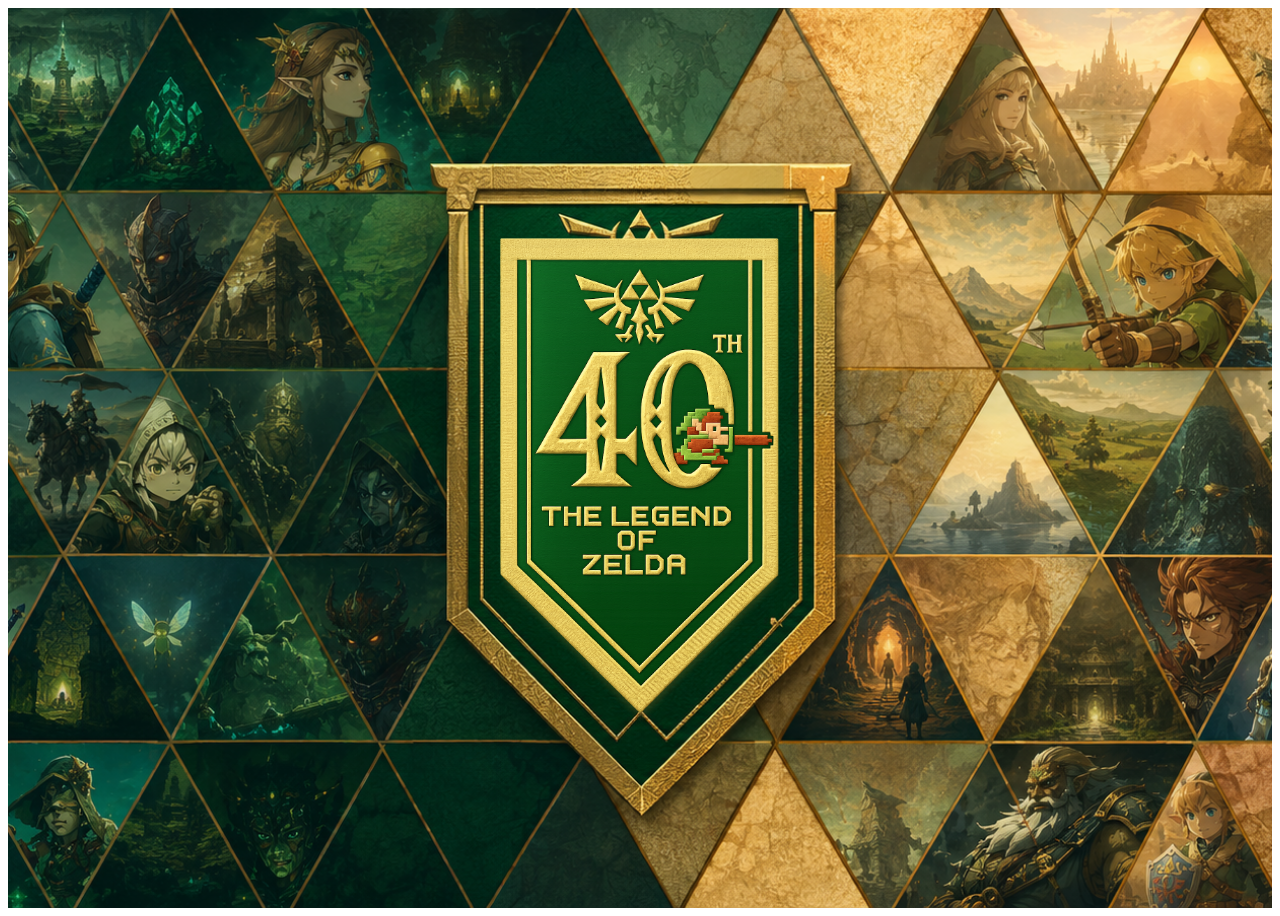
==== index.html @ e92b4d00 "Fix: Adicionando uma novo logo e centralizando a logo; Adicionando novas classes para facilitar e au" ====
<!DOCTYPE html>
<html lang="pt-br">
<head>
    <meta charset="UTF-8">
    <meta name="viewport" content="width=device-width, initial-scale=1.0">
    <title>The Legend of Zelda - 40 anos</title>
    <link rel="stylesheet" href="style.css">
</head>
<body>
    <main>
        <section class="hero">
            <div class="hero-conteudo">
                <img
                    src="img/background-zelda.png"
                    class="background"
                    alt=""
                >
                <div class="hero-logo">
                    <img
                        src="img/LogoV3.png"
                        alt="Logo comemorativo de 40 anos de The Legend of Zelda"
                    >
                </div>
            </div>
        </section>
    </main>
</body>
</html>
---- style.css ----
.hero {
    width: 100%;
    height: 100vh;
}

.hero-conteudo {
    position: relative;
    width: 100%;
    height: 100%;
    display: flex;
    align-items: center;
    justify-content: center;
}

.background {
    position: absolute;
    top: 0;
    left: 0;
    width: 100%;
    height: 100%;
    object-fit: cover;
    z-index: 0;
}

.hero-logo {
    position: relative;
    z-index: 1;
    display: flex;
    align-items: center;
    justify-content: center;
    margin-top: 55px;
}

.hero-logo img {
    width: 28vw;
    display: block;
}
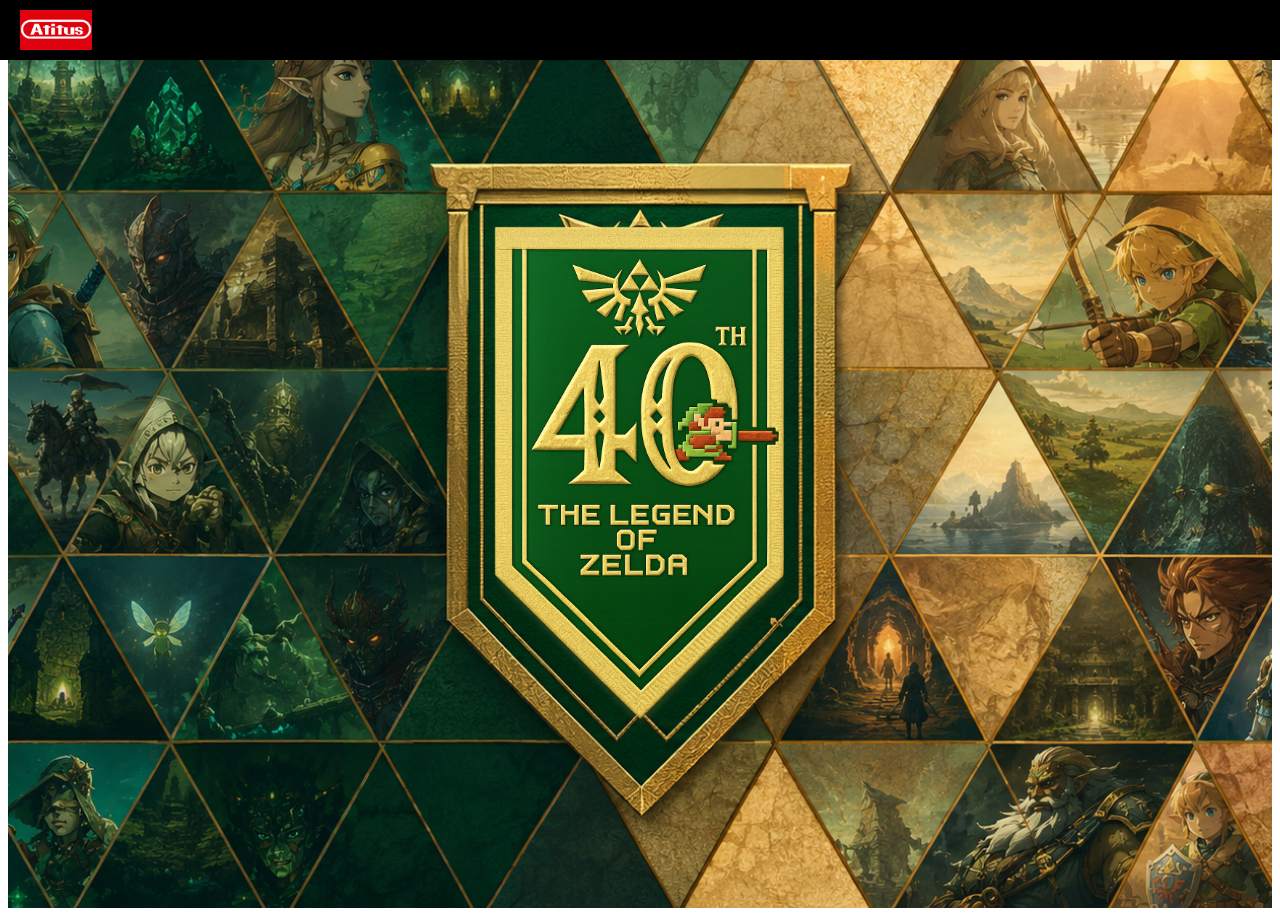
==== commit 66757656: "Fix: Adicionando uma NavBar" ====
--- a/index.html
+++ b/index.html
@@ -7,6 +7,9 @@
     <link rel="stylesheet" href="style.css">
 </head>
 <body>
+    <header class="navbar">
+        <img src="img/AtitusNintendoLogo.png" alt="Atitus Nintendo Logo">
+    </header>
     <main>
         <section class="hero">
             <div class="hero-conteudo">
--- a/style.css
+++ b/style.css
@@ -1,3 +1,20 @@
+.navbar {
+    position: fixed;
+    top: 0;
+    left: 0;
+    width: 100%;
+    height: 60px;
+    background-color: #000;
+    display: flex;
+    align-items: center;
+    padding-left: 20px;
+    z-index: 10;
+}
+
+.navbar img {
+    height: 40px;
+}
+
 .hero {
     width: 100%;
     height: 100vh;
@@ -28,10 +45,10 @@
     display: flex;
     align-items: center;
     justify-content: center;
-    margin-top: 55px;
+    margin-top: 50px;
 }
 
 .hero-logo img {
-    width: 28vw;
+    width: 29vw;
     display: block;
 }
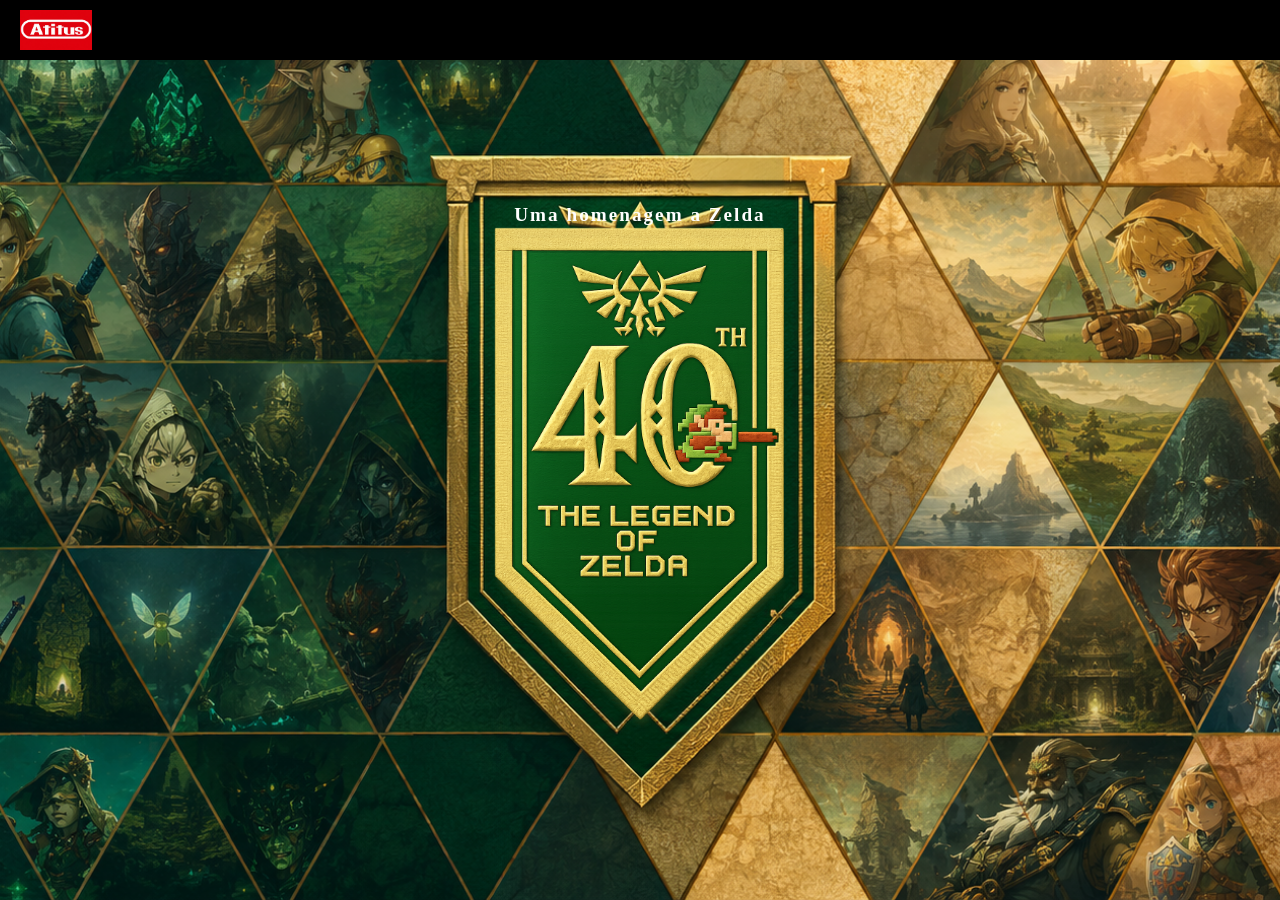
==== commit 46501c62: "Fix: Ajustando as bordas; Melhorando a NavBar e adicionando um H1 na pagina" ====
--- a/index.html
+++ b/index.html
@@ -19,10 +19,8 @@
                     alt=""
                 >
                 <div class="hero-logo">
-                    <img
-                        src="img/LogoV3.png"
-                        alt="Logo comemorativo de 40 anos de The Legend of Zelda"
-                    >
+                    <h1>Uma homenagem a Zelda</h1>
+                    <img src="img/LogoV3.png">
                 </div>
             </div>
         </section>
--- a/style.css
+++ b/style.css
@@ -1,3 +1,8 @@
+body {
+    margin: 0;
+    padding: 0;
+}
+
 .navbar {
     position: fixed;
     top: 0;
@@ -8,6 +13,7 @@
     display: flex;
     align-items: center;
     padding-left: 20px;
+    box-sizing: border-box;
     z-index: 10;
 }
 
@@ -43,9 +49,18 @@
     position: relative;
     z-index: 1;
     display: flex;
+    flex-direction: column;
     align-items: center;
     justify-content: center;
     margin-top: 50px;
+}
+
+.hero-logo h1 {
+    color: #fff;
+    font-size: 1.2rem;
+    letter-spacing: 2px;
+    margin-bottom: -20px;
+    text-align: center;
 }
 
 .hero-logo img {
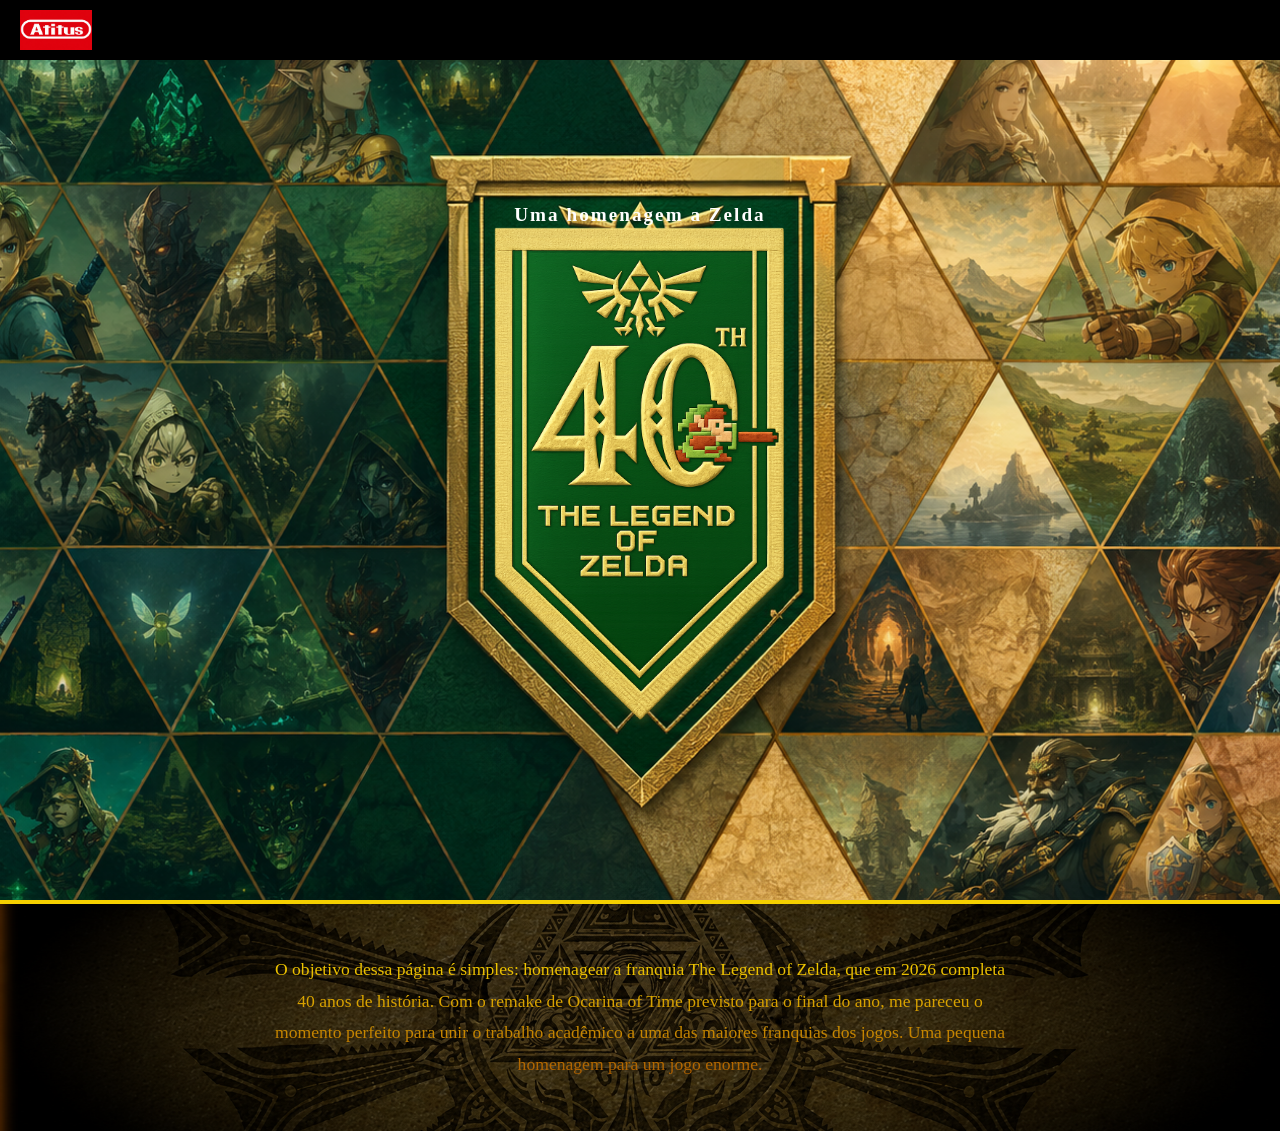
==== commit 58a60125: "Fix: Seção sobre com fundo e texto degrade e borda amarela entre seções" ====
--- a/index.html
+++ b/index.html
@@ -24,6 +24,15 @@
                 </div>
             </div>
         </section>
+
+        <section class="sobre">
+            <p>
+                O objetivo dessa página é simples: homenagear a franquia The Legend of Zelda, 
+                que em 2026 completa 40 anos de história. Com o remake de Ocarina of Time previsto 
+                para o final do ano, me pareceu o momento perfeito para unir o trabalho acadêmico a 
+                uma das maiores franquias dos jogos. Uma pequena homenagem para um jogo enorme.
+            </p>
+        </section>
     </main>
 </body>
 </html>
--- a/style.css
+++ b/style.css
@@ -24,6 +24,7 @@
 .hero {
     width: 100%;
     height: 100vh;
+    border-bottom: 2px solid #f5d000;
 }
 
 .hero-conteudo {
@@ -67,3 +68,33 @@
     width: 29vw;
     display: block;
 }
+
+@media (max-width: 768px) {
+    .hero-logo img {
+        width: 70vw;
+    }
+
+    .hero-logo h1 {
+        font-size: 1rem;
+    }
+}
+
+.sobre {
+    background-image: url('img/ZeldaFundo.png');
+    background-size: cover;
+    background-position: center;
+    padding: 50px 80px;
+    text-align: center;
+    border-top: 2px solid #f5d000;
+}
+
+.sobre p {
+    font-size: 1.1rem;
+    line-height: 1.8;
+    max-width: 750px;
+    margin: 0 auto;
+    background: linear-gradient(to bottom, #f5d000, #a85700);
+    -webkit-background-clip: text;
+    -webkit-text-fill-color: transparent;
+    background-clip: text;
+}
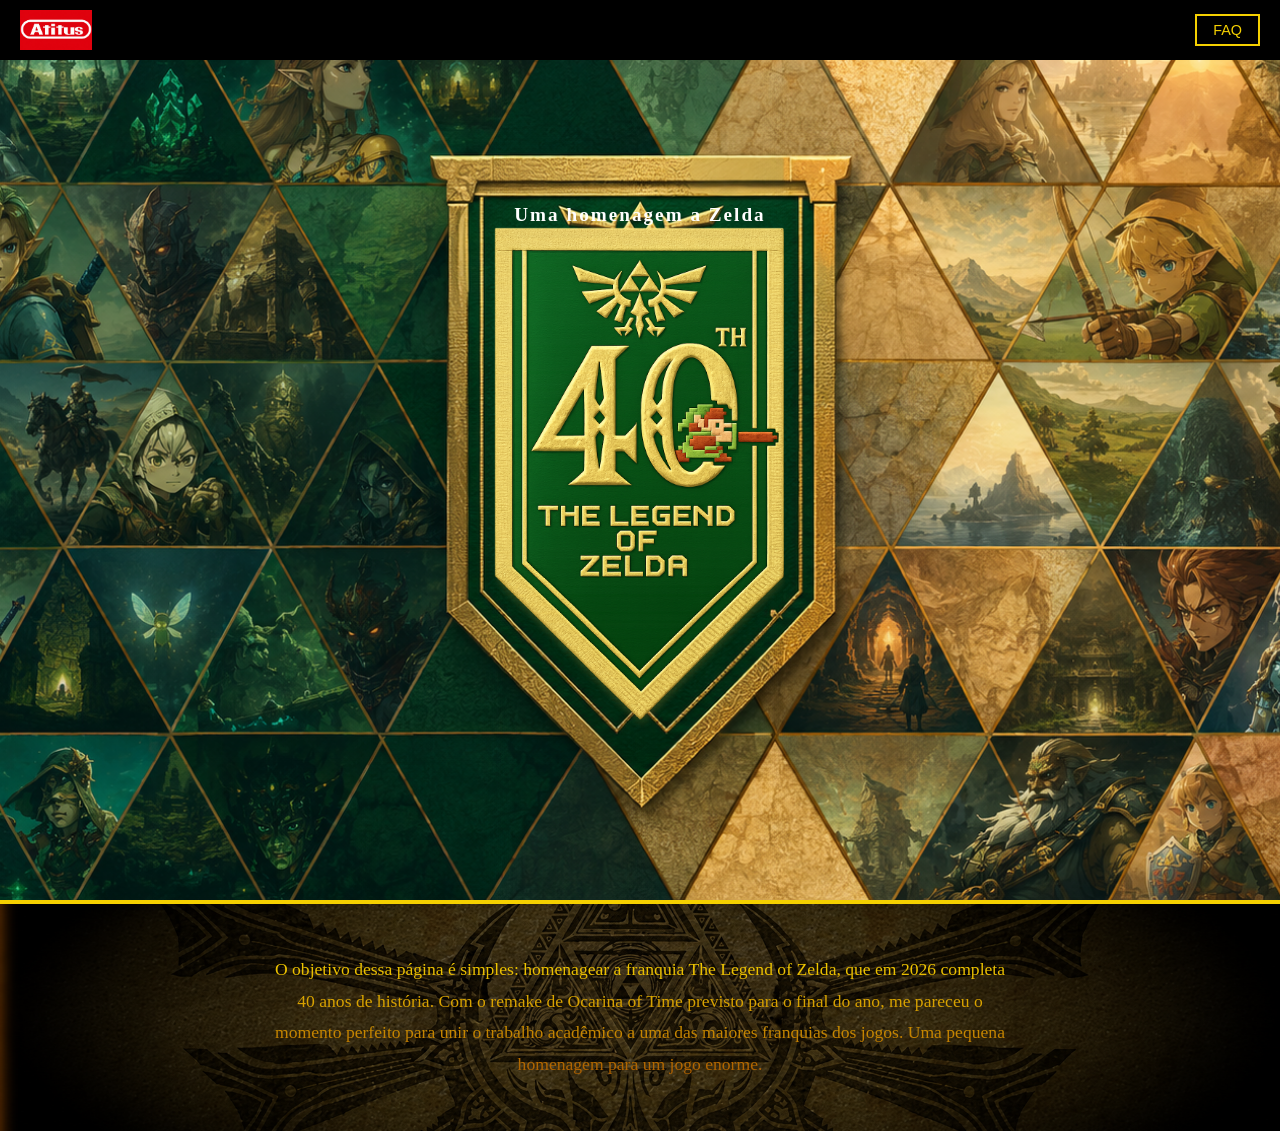
==== commit ec035e01: "Fix: Adiconando uma aba nova no site com: Informaçoes do sobre jogo que esta sendo homenageado e uma" ====
--- a/index.html
+++ b/index.html
@@ -9,6 +9,9 @@
 <body>
     <header class="navbar">
         <img src="img/AtitusNintendoLogo.png" alt="Atitus Nintendo Logo">
+        <a href="duvidas.html" target="_blank">
+            <button class="btn-duvidas">FAQ</button>
+        </a>
     </header>
     <main>
         <section class="hero">
@@ -35,4 +38,4 @@
         </section>
     </main>
 </body>
-</html>+</html>
--- a/style.css
+++ b/style.css
@@ -98,3 +98,198 @@
     -webkit-text-fill-color: transparent;
     background-clip: text;
 }
+
+/* Botão navbar */
+.navbar {
+    justify-content: space-between;
+}
+
+.btn-duvidas {
+    background-color: transparent;
+    color: #f5d000;
+    border: 2px solid #f5d000;
+    padding: 6px 16px;
+    font-size: 0.9rem;
+    cursor: pointer;
+    margin-right: 20px;
+}
+
+.btn-duvidas:hover {
+    background-color: #f5d000;
+    color: #000;
+}
+
+/* Página de dúvidas */
+.duvidas-main {
+    min-height: 100vh;
+    background-color: #0d1f14;
+    display: flex;
+    align-items: center;
+    justify-content: center;
+    padding: 80px 20px 40px;
+}
+
+.duvidas-form {
+    background-color: #1a3d2b;
+    padding: 40px;
+    width: 100%;
+    max-width: 500px;
+    display: flex;
+    flex-direction: column;
+    gap: 12px;
+}
+
+.duvidas-form h2 {
+    color: #f5d000;
+    font-size: 1.5rem;
+    margin-bottom: 4px;
+}
+
+.duvidas-form p {
+    color: #ccc;
+    font-size: 0.9rem;
+    margin-bottom: 8px;
+}
+
+.duvidas-form label {
+    color: #f5d000;
+    font-size: 0.9rem;
+}
+
+.duvidas-form input,
+.duvidas-form textarea {
+    background-color: #0d1f14;
+    border: 1px solid #f5d000;
+    color: #fff;
+    padding: 8px 12px;
+    font-size: 1rem;
+    outline: none;
+}
+
+.duvidas-form button {
+    background-color: #f5d000;
+    color: #000;
+    border: none;
+    padding: 10px;
+    font-size: 1rem;
+    cursor: pointer;
+    margin-top: 8px;
+}
+
+.duvidas-form button:hover {
+    background-color: #a85700;
+    color: #fff;
+}
+
+/* Página do artigo */
+.artigo-main {
+    background-color: #0d1f14;
+    padding: 80px 20px 60px;
+}
+
+.artigo {
+    max-width: 780px;
+    margin: 0 auto;
+    color: #e8e8e8;
+    line-height: 1.9;
+    font-size: 1rem;
+}
+
+.artigo h1 {
+    font-size: 2rem;
+    margin-bottom: 24px;
+    background: linear-gradient(to bottom, #f5d000, #a85700);
+    -webkit-background-clip: text;
+    -webkit-text-fill-color: transparent;
+    background-clip: text;
+}
+
+.artigo h2 {
+    font-size: 1.3rem;
+    margin-top: 40px;
+    margin-bottom: 12px;
+    color: #f5d000;
+}
+
+.artigo p {
+    margin-bottom: 16px;
+}
+
+/* Formulário newsletter */
+.newsletter {
+    max-width: 780px;
+    margin: 60px auto 0;
+    border-top: 2px solid #f5d000;
+    padding-top: 40px;
+    text-align: center;
+}
+
+.newsletter h2 {
+    color: #f5d000;
+    font-size: 1.3rem;
+    margin-bottom: 8px;
+}
+
+.newsletter p {
+    color: #ccc;
+    margin-bottom: 24px;
+    font-size: 0.95rem;
+}
+
+.newsletter-form {
+    display: flex;
+    flex-direction: column;
+    gap: 12px;
+    max-width: 420px;
+    margin: 0 auto;
+    text-align: left;
+}
+
+.newsletter-form label {
+    color: #f5d000;
+    font-size: 0.9rem;
+}
+
+.newsletter-form input {
+    background-color: #1a3d2b;
+    border: 1px solid #f5d000;
+    color: #fff;
+    padding: 8px 12px;
+    font-size: 1rem;
+    outline: none;
+    box-sizing: border-box;
+}
+
+.newsletter-form button {
+    background-color: #f5d000;
+    color: #000;
+    border: none;
+    padding: 10px;
+    font-size: 1rem;
+    cursor: pointer;
+    margin-top: 8px;
+}
+
+.newsletter-form button:hover {
+    background-color: #a85700;
+    color: #fff;
+}
+
+/* Confirmação newsletter */
+.newsletter-confirmacao {
+    display: none;
+    text-align: center;
+    padding: 30px 0;
+}
+
+.newsletter-confirmacao p:first-child {
+    font-size: 1.3rem;
+    color: #f5d000;
+    margin-bottom: 10px;
+    letter-spacing: 2px;
+}
+
+.newsletter-confirmacao p:last-child {
+    color: #e8e8e8;
+    font-size: 1rem;
+}
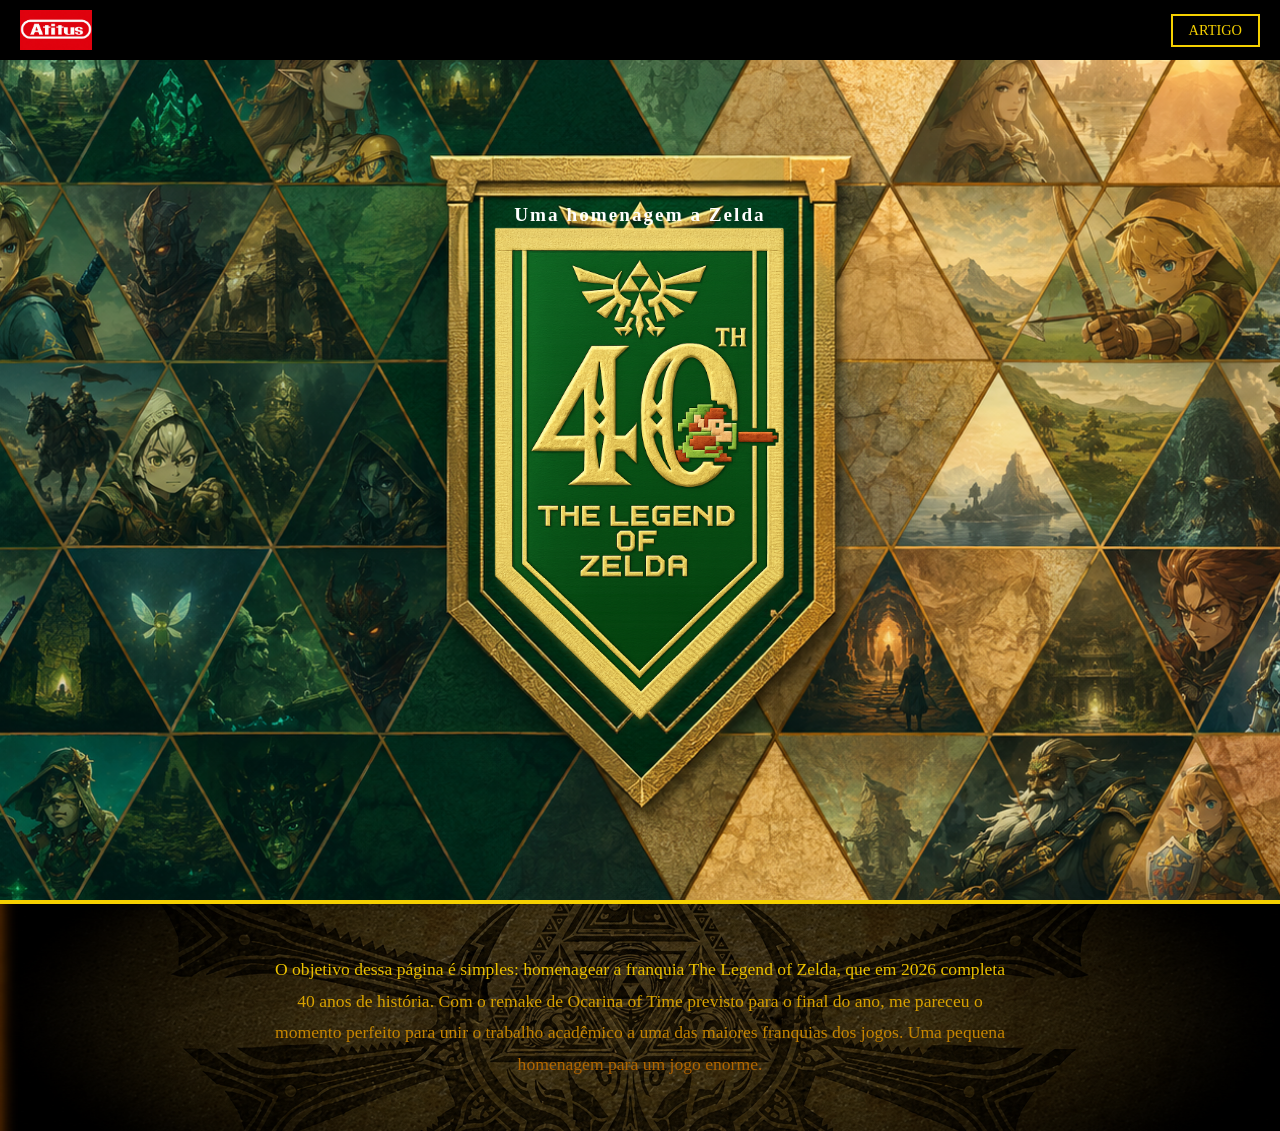
==== commit 14747a9b: "Fix: remove button dentro de link, adiciona alt na logo, link de volta ao início no artigo, responsi" ====
--- a/index.html
+++ b/index.html
@@ -9,9 +9,7 @@
 <body>
     <header class="navbar">
         <img src="img/AtitusNintendoLogo.png" alt="Atitus Nintendo Logo">
-        <a href="duvidas.html" target="_blank">
-            <button class="btn-duvidas">FAQ</button>
-        </a>
+        <a href="artigo.html" target="_blank" class="btn-duvidas">ARTIGO</a>
     </header>
     <main>
         <section class="hero">
@@ -23,7 +21,7 @@
                 >
                 <div class="hero-logo">
                     <h1>Uma homenagem a Zelda</h1>
-                    <img src="img/LogoV3.png">
+                    <img src="img/LogoV3.png" alt="Logo comemorativo de 40 anos de The Legend of Zelda">
                 </div>
             </div>
         </section>
@@ -36,6 +34,7 @@
                 uma das maiores franquias dos jogos. Uma pequena homenagem para um jogo enorme.
             </p>
         </section>
+
     </main>
 </body>
 </html>
--- a/style.css
+++ b/style.css
@@ -76,6 +76,10 @@
 
     .hero-logo h1 {
         font-size: 1rem;
+    }
+
+    .sobre {
+        padding: 40px 20px;
     }
 }
 
@@ -105,13 +109,13 @@
 }
 
 .btn-duvidas {
-    background-color: transparent;
     color: #f5d000;
     border: 2px solid #f5d000;
     padding: 6px 16px;
     font-size: 0.9rem;
-    cursor: pointer;
+    text-decoration: none;
     margin-right: 20px;
+    box-sizing: border-box;
 }
 
 .btn-duvidas:hover {
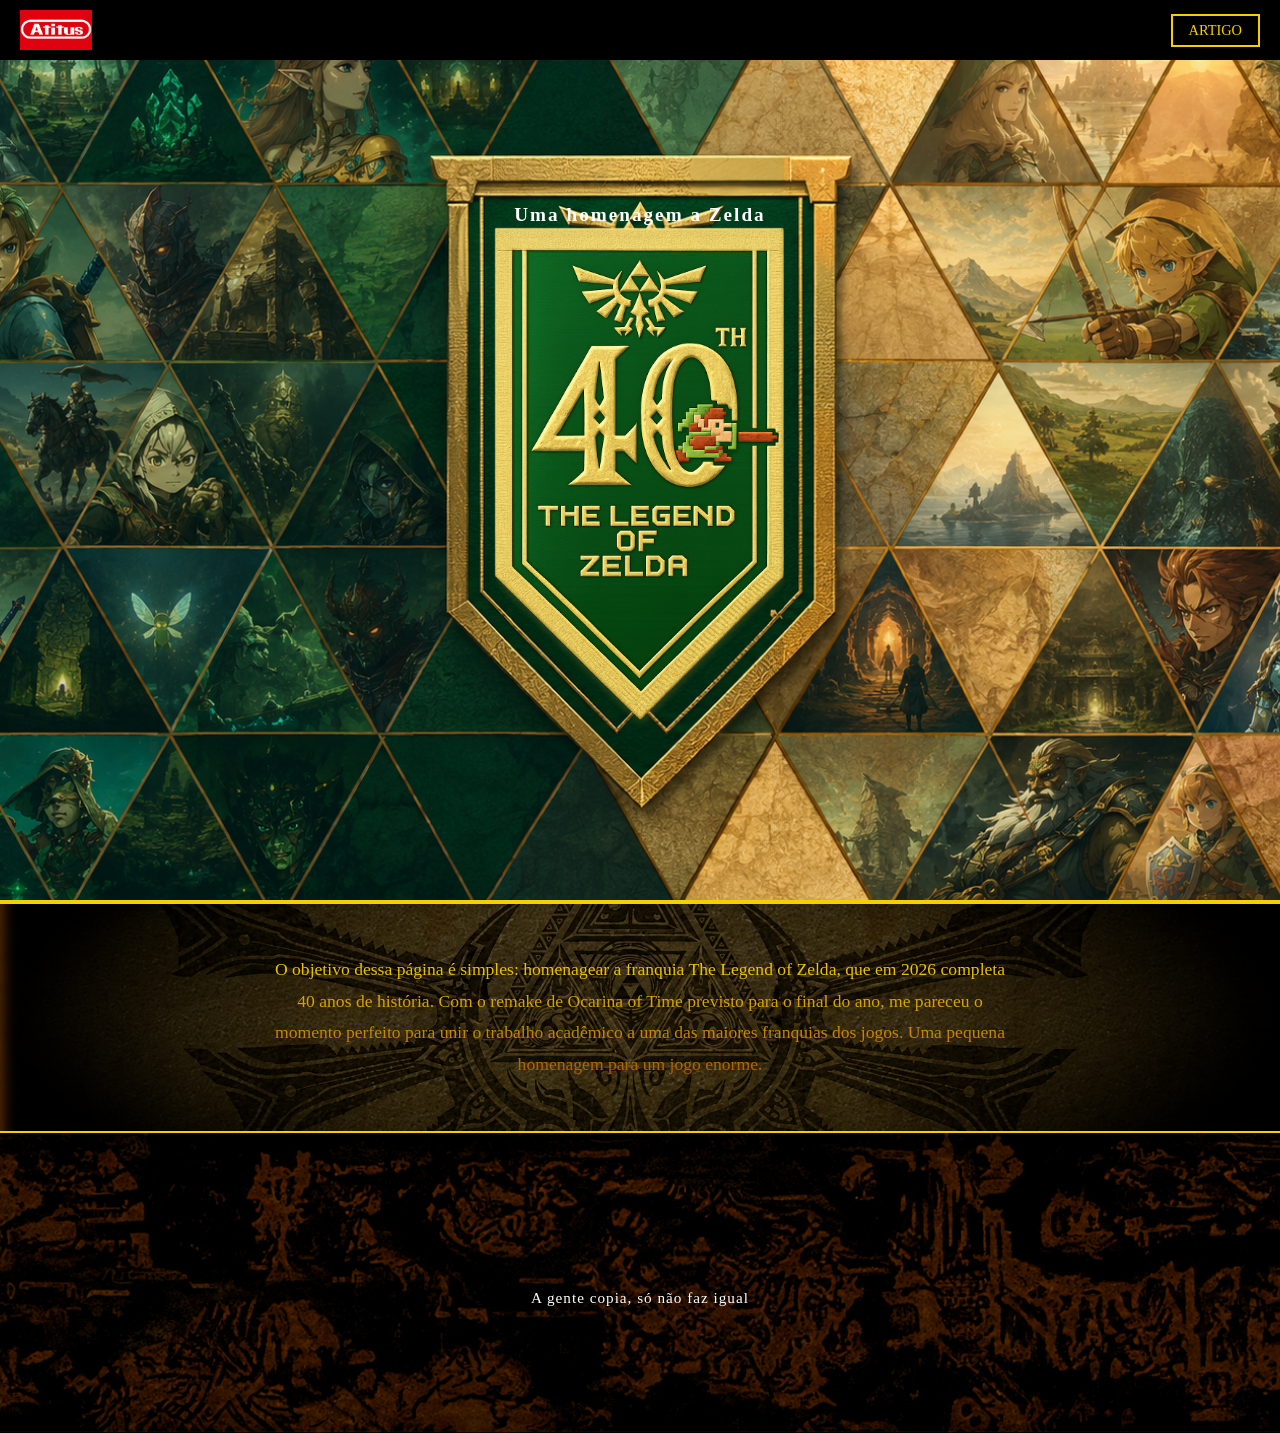
==== commit 0fc2ef52: "Fix: Adicionando um rodape no site" ====
--- a/index.html
+++ b/index.html
@@ -36,5 +36,10 @@
         </section>
 
     </main>
+
+    <footer class="footer">
+        <img src="img/ImagemRodaPé.png" alt="Imagem de rodapé The Legend of Zelda">
+        <p>A gente copia, só não faz igual</p>
+    </footer>
 </body>
 </html>
--- a/style.css
+++ b/style.css
@@ -297,3 +297,29 @@
     color: #e8e8e8;
     font-size: 1rem;
 }
+
+/* Footer */
+.footer {
+    position: relative;
+    width: 100%;
+    border-top: 2px solid #f5d000;
+    text-align: center;
+}
+
+.footer img {
+    width: 100%;
+    height: 300px;
+    object-fit: cover;
+    display: block;
+}
+
+.footer p {
+    position: absolute;
+    top: 50%;
+    left: 50%;
+    transform: translate(-50%, -50%);
+    color: #fff;
+    font-size: 0.95rem;
+    letter-spacing: 1px;
+    white-space: nowrap;
+}
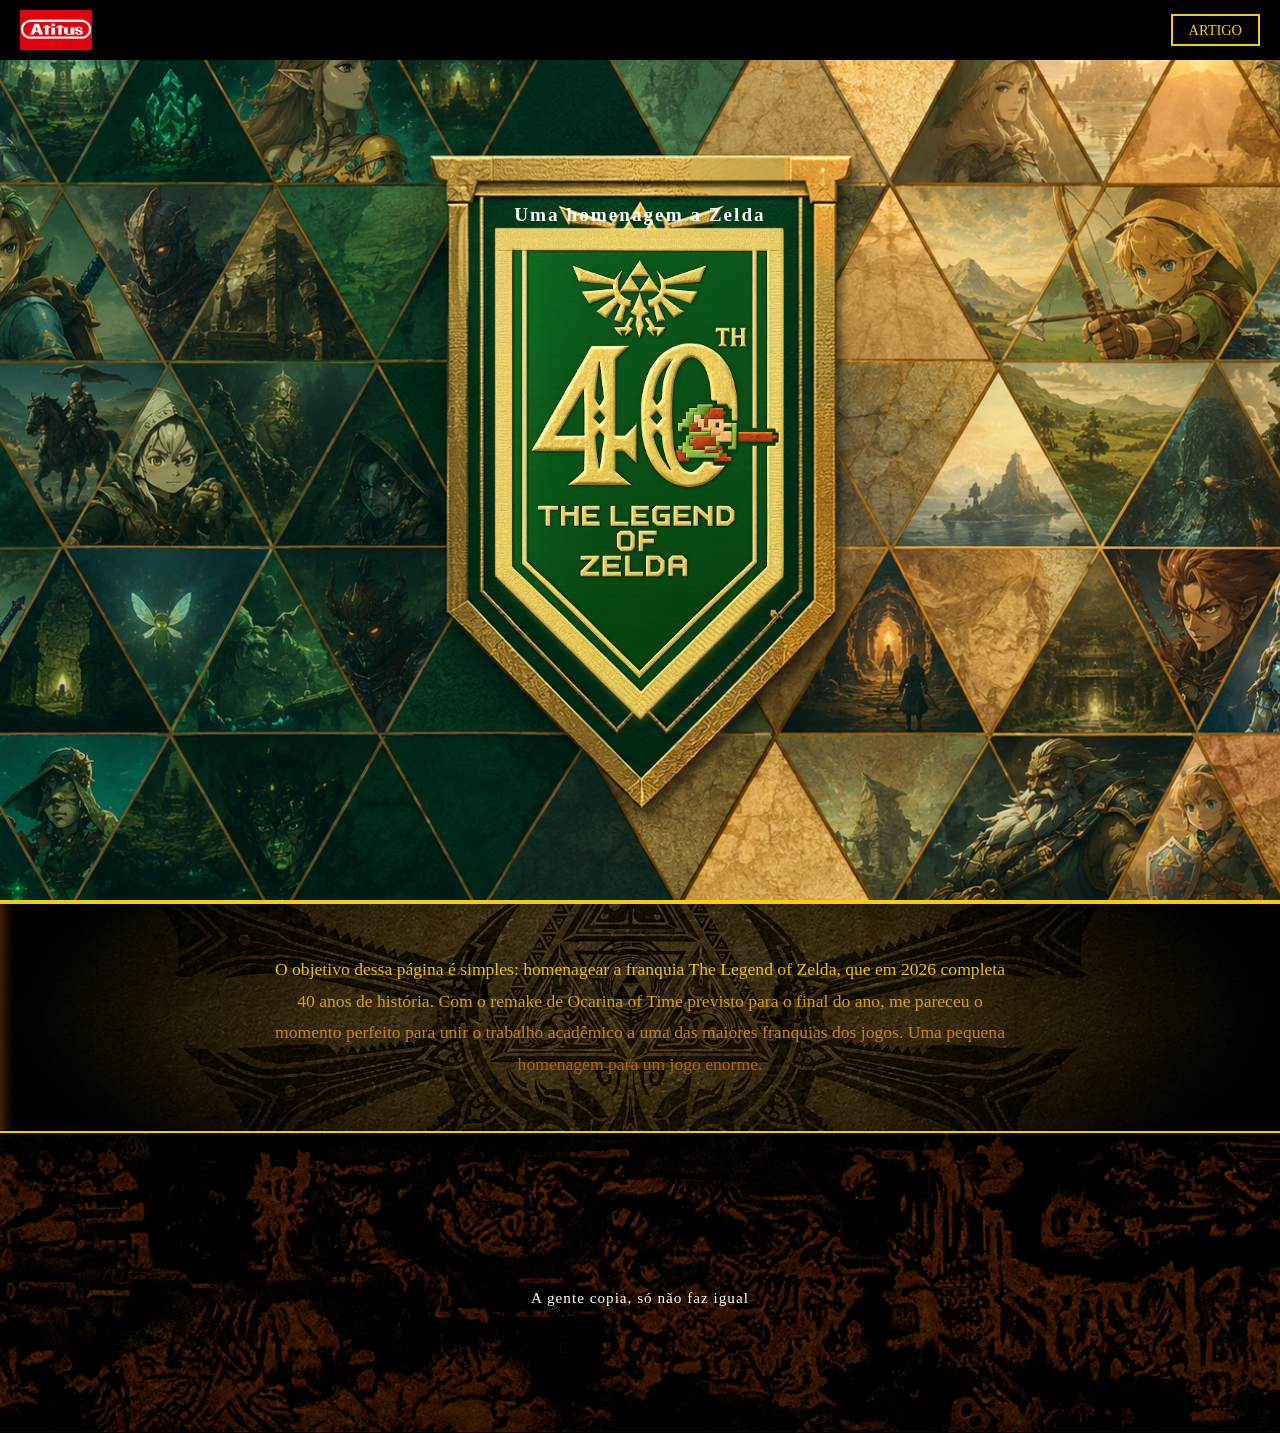
==== commit bbcd07b2: "Fix: Adicionando Nav" ====
--- a/index.html
+++ b/index.html
@@ -9,7 +9,9 @@
 <body>
     <header class="navbar">
         <img src="img/AtitusNintendoLogo.png" alt="Atitus Nintendo Logo">
-        <a href="artigo.html" target="_blank" class="btn-duvidas">ARTIGO</a>
+        <nav>
+            <a href="artigo.html" target="_blank" class="btn-duvidas">ARTIGO</a>
+        </nav>
     </header>
     <main>
         <section class="hero">
